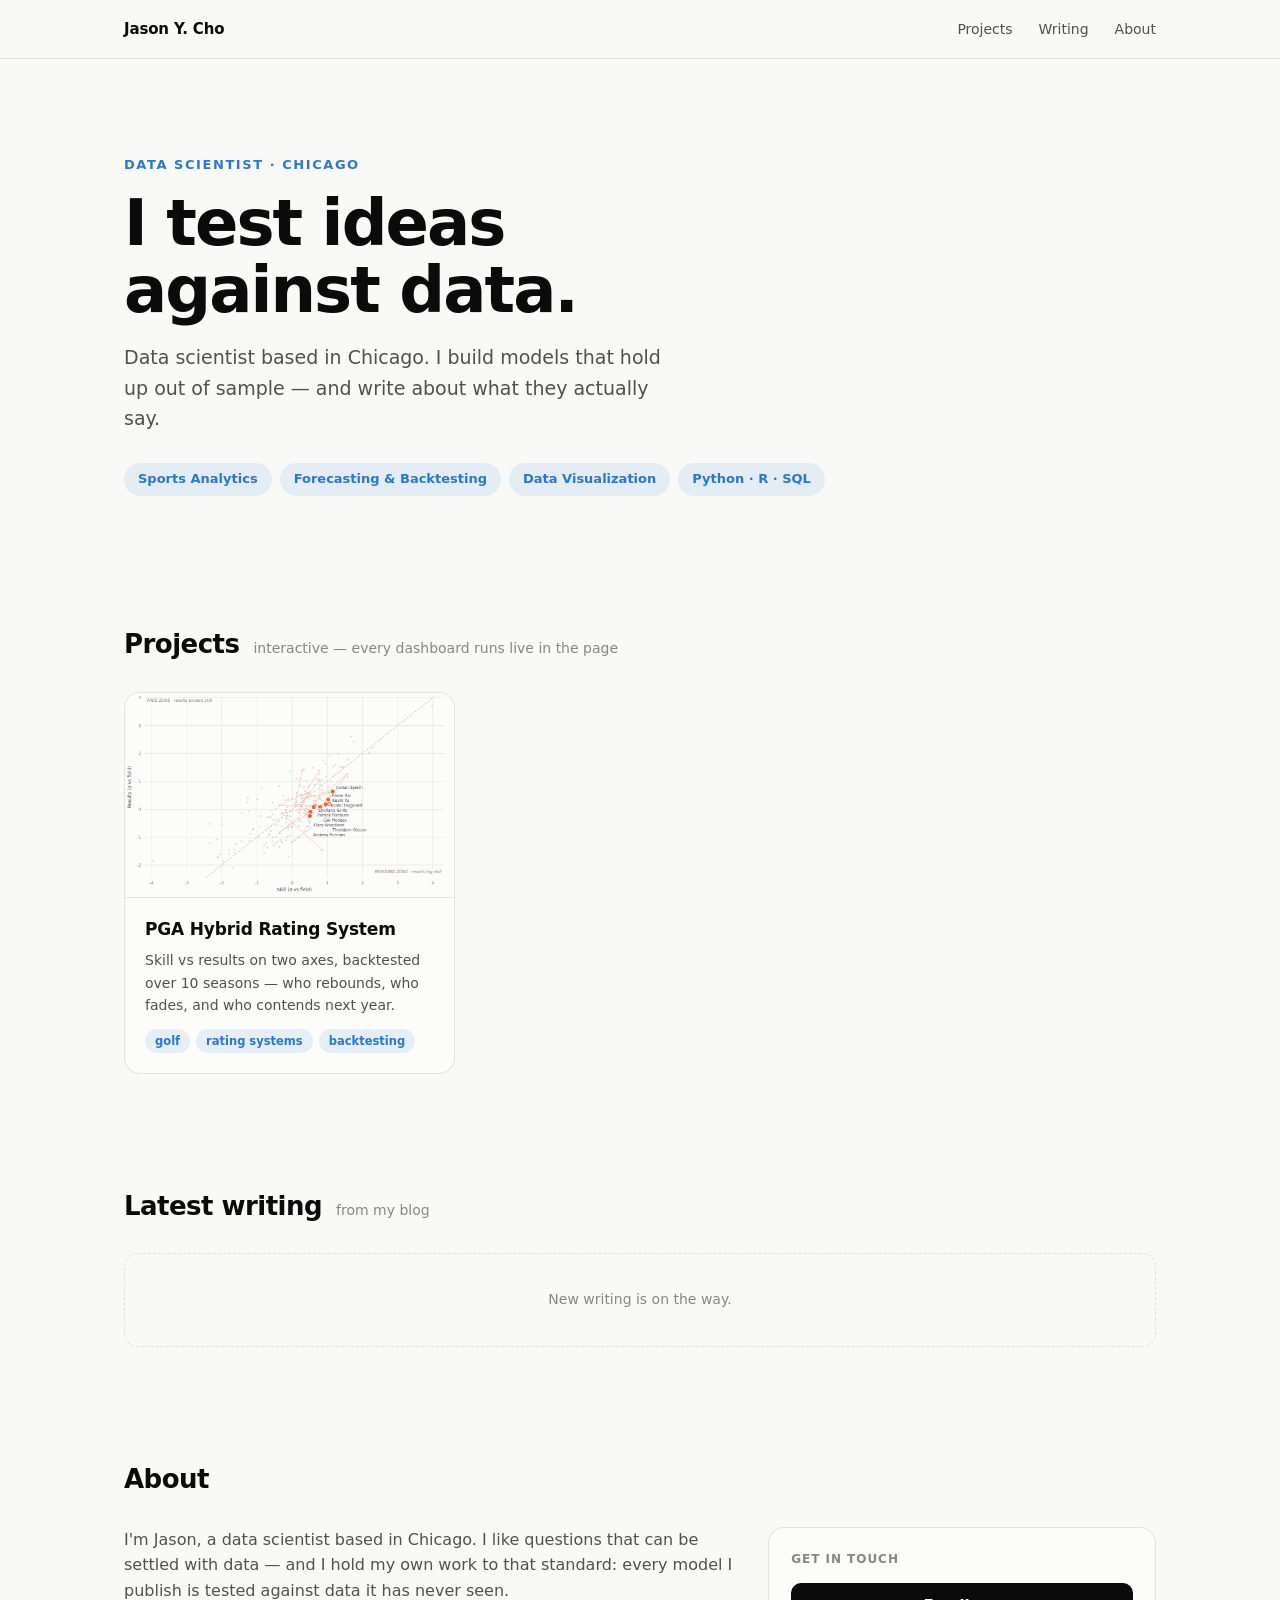
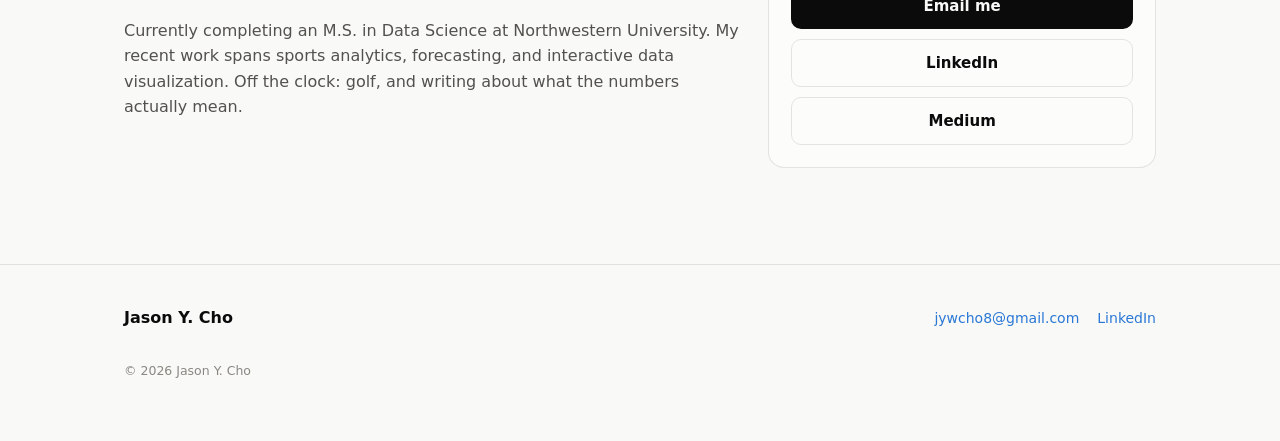
==== index.html @ 49fa6548 "Add files via upload" ====
<!DOCTYPE html>
<html lang="en">
<head>
<meta charset="UTF-8">
<meta name="viewport" content="width=device-width, initial-scale=1.0">
<title>Jason Y. Cho — Sports Analytics</title>
<meta name="description" content="Sports analytics portfolio — rating systems, forecasting models, interactive dashboards.">
<link rel="stylesheet" href="assets/site.css">
</head>
<body>

<nav>
  <div class="wrap">
    <a class="brand" href="index.html">Jason Y. Cho</a>
    <span class="spacer"></span>
    <a class="link" href="index.html#projects">Projects</a>
    <a class="link" href="writing.html">Writing</a>
    <a class="link" href="index.html#about">About</a>
  </div>
</nav>

<header class="hero">
  <div class="wrap">
    <div class="eyebrow">Data Scientist · Chicago</div>
    <h1>I test ideas<br>against data.</h1>
    <p>Data scientist based in Chicago. I build models that hold up out of sample — and write about what they actually say.</p>
    <div class="skilltags">
      <span class="tag">Sports Analytics</span>
      <span class="tag">Forecasting &amp; Backtesting</span>
      <span class="tag">Data Visualization</span>
      <span class="tag">Python · R · SQL</span>
    </div>
  </div>
</header>

<section id="projects">
  <div class="wrap">
    <div class="sec-head"><h2>Projects</h2><span class="sub">interactive — every dashboard runs live in the page</span></div>
    <div class="cards" id="projectCards"></div>
  </div>
</section>

<section id="writing-preview">
  <div class="wrap">
    <div class="sec-head"><h2>Latest writing</h2><span class="sub">from my blog</span></div>
    <div class="postlist" id="latestPosts"></div>
  </div>
</section>

<section id="about">
  <div class="wrap">
    <div class="sec-head"><h2>About</h2></div>
    <div class="about-grid">
      <div class="about-text">
        <p>I'm Jason, a data scientist based in Chicago. I like questions that can be settled with data — and I hold my own work to that standard: every model I publish is tested against data it has never seen.</p>
        <p>Currently completing an M.S. in Data Science at Northwestern University. My recent work spans sports analytics, forecasting, and interactive data visualization. Off the clock: golf, and writing about what the numbers actually mean.</p>
      </div>
      <div class="contact-card">
        <div class="cc-label">Get in touch</div>
        <a class="btn" href="mailto:jywcho8@gmail.com">Email me</a>
        <a class="btn ghost" href="https://www.linkedin.com/in/jason-y-cho-">LinkedIn</a>
        <a class="btn ghost" href="https://medium.com/@jywcho8">Medium</a>
      </div>
    </div>
  </div>
</section>

<footer id="contact">
  <div class="wrap">
    <span class="sig">Jason Y. Cho</span>
    <div class="links">
      <a href="mailto:jywcho8@gmail.com">jywcho8@gmail.com</a>
      <a href="https://www.linkedin.com/in/jason-y-cho-">LinkedIn</a>
    </div>
    <div class="fine">© 2026 Jason Y. Cho</div>
  </div>
</footer>

<script src="assets/site.js"></script>
<script>
  renderProjects('projectCards', '');
  renderPosts('latestPosts', 'assets/writing.json', 3);
</script>
</body>
</html>
---- assets/site.css ----
/* ---------- design tokens (matches the dashboard) ---------- */
:root {
  color-scheme: light;
  --page: #f9f9f7; --surface: #fcfcfb;
  --ink: #0b0b0b; --ink-2: #52514e; --muted: #898781;
  --border: rgba(11, 11, 11, 0.10); --grid: #e1e0d9;
  --accent: #2a78d6; --accent-2: #eb6834;
}
@media (prefers-color-scheme: dark) {
  :root {
    color-scheme: dark;
    --page: #0d0d0d; --surface: #1a1a19;
    --ink: #ffffff; --ink-2: #c3c2b7; --muted: #898781;
    --border: rgba(255, 255, 255, 0.10); --grid: #2c2c2a;
    --accent: #3987e5; --accent-2: #d95926;
  }
}
* { box-sizing: border-box; margin: 0; }
html { scroll-behavior: smooth; }
body {
  font-family: system-ui, -apple-system, "Segoe UI", sans-serif;
  background: var(--page); color: var(--ink);
  line-height: 1.6; -webkit-font-smoothing: antialiased;
}
a { color: var(--accent); text-decoration: none; }
a:hover { text-decoration: underline; }
img { max-width: 100%; display: block; }
.wrap { max-width: 1080px; margin: 0 auto; padding: 0 24px; }

/* ---------- nav ---------- */
nav {
  position: sticky; top: 0; z-index: 20;
  background: color-mix(in oklab, var(--page) 88%, transparent);
  backdrop-filter: blur(10px);
  border-bottom: 1px solid var(--border);
}
nav .wrap { display: flex; align-items: center; gap: 26px; height: 58px; }
nav .brand { font-weight: 700; font-size: 15px; color: var(--ink); letter-spacing: -0.01em; }
nav a.link { font-size: 14px; color: var(--ink-2); }
nav a.link:hover { color: var(--ink); text-decoration: none; }
nav .spacer { flex: 1; }

/* ---------- hero ---------- */
.hero { padding: 96px 0 72px; }
.hero .eyebrow { font-size: 13px; font-weight: 600; letter-spacing: 0.12em; text-transform: uppercase; color: var(--accent); }
.hero h1 { font-size: clamp(40px, 7vw, 64px); font-weight: 800; letter-spacing: -0.03em; line-height: 1.05; margin: 14px 0 18px; }
.hero p { font-size: 19px; color: var(--ink-2); max-width: 560px; }
.hero .cta { margin-top: 30px; display: flex; gap: 12px; flex-wrap: wrap; }
.btn {
  display: inline-block; padding: 11px 22px; border-radius: 10px; font-size: 15px; font-weight: 600;
  background: var(--ink); color: var(--page); transition: transform .12s ease, opacity .12s ease;
}
.btn:hover { text-decoration: none; transform: translateY(-1px); opacity: 0.9; }
.btn.ghost { background: transparent; color: var(--ink); border: 1px solid var(--border); }

/* ---------- sections ---------- */
section { padding: 56px 0; }
.sec-head { display: flex; align-items: baseline; gap: 14px; margin-bottom: 26px; }
.sec-head h2 { font-size: 26px; font-weight: 750; letter-spacing: -0.02em; }
.sec-head .sub { font-size: 14px; color: var(--muted); }

/* ---------- project cards ---------- */
.cards { display: grid; grid-template-columns: repeat(auto-fill, minmax(320px, 1fr)); gap: 20px; }
.card {
  background: var(--surface); border: 1px solid var(--border); border-radius: 16px; overflow: hidden;
  transition: transform .15s ease, box-shadow .15s ease; display: flex; flex-direction: column;
}
.card:hover { transform: translateY(-3px); box-shadow: 0 12px 32px rgba(0,0,0,0.10); }
a.card, a.card:hover { text-decoration: none; color: inherit; }
.card img { aspect-ratio: 16/10; object-fit: cover; object-position: top; border-bottom: 1px solid var(--border); }
.card .body { padding: 18px 20px 20px; }
.card h3 { font-size: 17px; font-weight: 700; letter-spacing: -0.01em; }
.card .desc { font-size: 14px; color: var(--ink-2); margin-top: 6px; }
.card .tags { margin-top: 12px; display: flex; gap: 6px; flex-wrap: wrap; }
.tag { font-size: 11.5px; font-weight: 600; color: var(--accent); background: color-mix(in oklab, var(--accent) 10%, transparent);
       padding: 3px 10px; border-radius: 20px; }

/* ---------- writing list ---------- */
.postlist { display: grid; gap: 12px; }
.post {
  display: grid; grid-template-columns: 1fr auto; gap: 4px 20px; align-items: baseline;
  background: var(--surface); border: 1px solid var(--border); border-radius: 14px; padding: 18px 22px;
  transition: transform .12s ease;
}
a.post, a.post:hover { text-decoration: none; color: inherit; }
.post:hover { transform: translateX(3px); border-color: color-mix(in oklab, var(--accent) 35%, var(--border)); }
.post h3 { font-size: 16px; font-weight: 650; letter-spacing: -0.01em; }
.post .date { font-size: 13px; color: var(--muted); font-variant-numeric: tabular-nums; white-space: nowrap; }
.post .excerpt { grid-column: 1 / -1; font-size: 14px; color: var(--ink-2); }
.post .src { grid-column: 1 / -1; font-size: 12px; color: var(--muted); }
.empty-state {
  border: 1px dashed var(--border); border-radius: 14px; padding: 34px; text-align: center;
  color: var(--muted); font-size: 14px; line-height: 1.7;
}

/* ---------- project page ---------- */
.proj-head { padding: 52px 0 8px; }
.proj-head h1 { font-size: clamp(28px, 4.5vw, 40px); font-weight: 800; letter-spacing: -0.02em; }
.proj-head p { font-size: 17px; color: var(--ink-2); margin-top: 8px; max-width: 720px; }
.proj-head .tags { margin-top: 14px; display: flex; gap: 6px; }
.dash-frame {
  margin: 26px 0 8px; border: 1px solid var(--border); border-radius: 16px; overflow: hidden;
  background: var(--surface); box-shadow: 0 8px 30px rgba(0,0,0,0.08);
}
.dash-frame iframe { width: 100%; height: 920px; border: 0; display: block; }
.dash-note { font-size: 12.5px; color: var(--muted); margin-bottom: 30px; display: flex; gap: 14px; }
details.more {
  background: var(--surface); border: 1px solid var(--border); border-radius: 14px;
  padding: 4px 22px; margin: 10px 0;
}
details.more summary { cursor: pointer; font-weight: 650; font-size: 15px; padding: 14px 0; list-style-position: outside; }
details.more .inner { padding: 2px 0 18px; color: var(--ink-2); font-size: 14.5px; }
details.more table { width: 100%; border-collapse: collapse; font-size: 13.5px; margin: 10px 0; }
details.more th { text-align: left; color: var(--muted); font-weight: 600; font-size: 12px; padding: 6px 10px; border-bottom: 1px solid var(--grid); }
details.more td { padding: 7px 10px; border-bottom: 1px solid var(--grid); }

/* ---------- footer ---------- */
footer { border-top: 1px solid var(--border); padding: 40px 0 60px; margin-top: 40px; }
footer .wrap { display: flex; justify-content: space-between; gap: 20px; flex-wrap: wrap; align-items: center; }
footer .sig { font-weight: 700; }
footer .links { display: flex; gap: 18px; font-size: 14px; }
footer .fine { font-size: 12.5px; color: var(--muted); width: 100%; margin-top: 10px; }

@media (max-width: 640px) {
  .hero { padding: 64px 0 48px; }
  .dash-frame iframe { height: 720px; }
}

/* ---------- hero stats ---------- */
.stats { display: flex; gap: 48px; margin-top: 36px; flex-wrap: wrap; }
.stats b { display: block; font-size: 30px; font-weight: 800; letter-spacing: -0.02em; font-variant-numeric: tabular-nums; }
.stats span { font-size: 13px; color: var(--muted); }

/* ---------- about ---------- */
.about-grid { display: grid; grid-template-columns: 1.6fr 1fr; gap: 24px; align-items: start; }
@media (max-width: 760px) { .about-grid { grid-template-columns: 1fr; } }
.about-text p { font-size: 16px; color: var(--ink-2); margin-bottom: 14px; max-width: 620px; }
.about-text em { color: var(--ink); font-style: normal; font-weight: 650; }
.contact-card {
  background: var(--surface); border: 1px solid var(--border); border-radius: 16px;
  padding: 22px; display: flex; flex-direction: column; gap: 10px;
}
.contact-card .cc-label { font-size: 12px; font-weight: 700; letter-spacing: 0.08em; text-transform: uppercase; color: var(--muted); margin-bottom: 4px; }
.contact-card .btn { text-align: center; }

/* ---------- hero skill tags ---------- */
.skilltags { display: flex; gap: 8px; margin-top: 30px; flex-wrap: wrap; }
.skilltags .tag { font-size: 13px; padding: 6px 14px; }
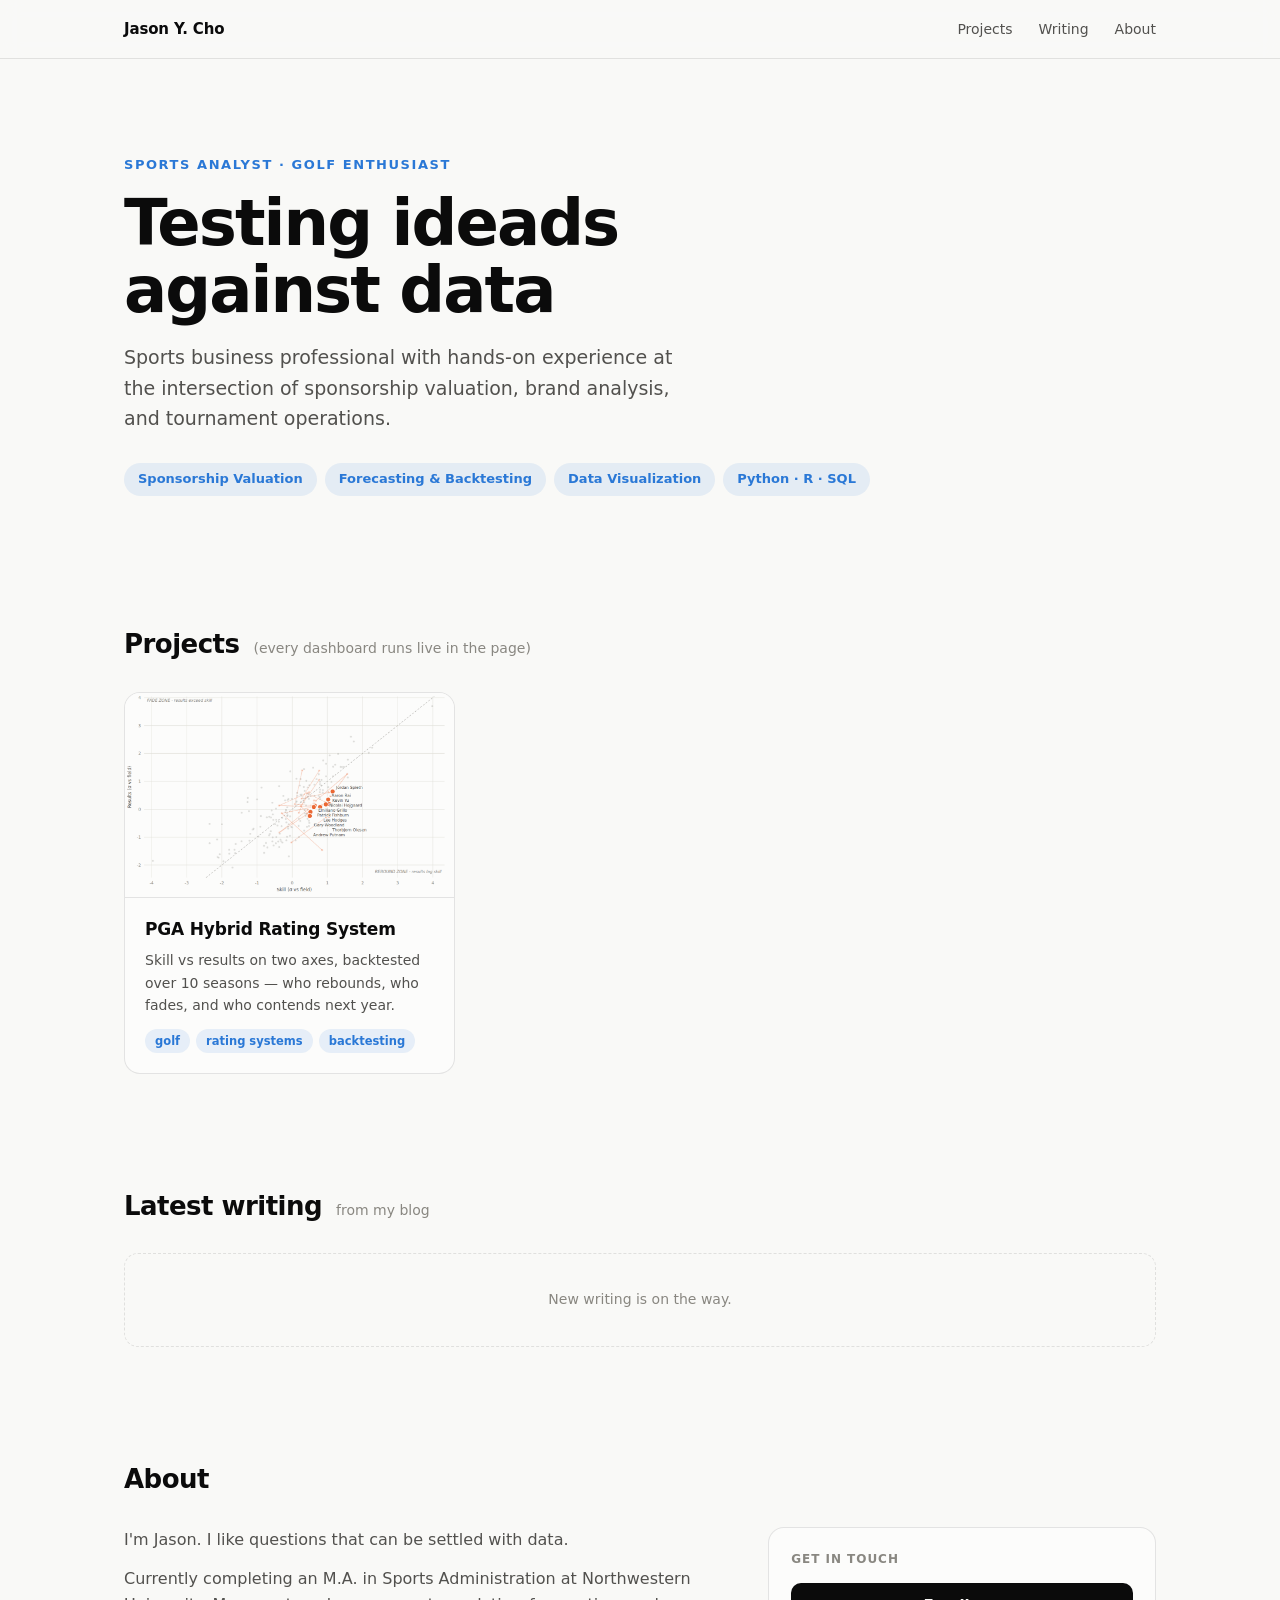
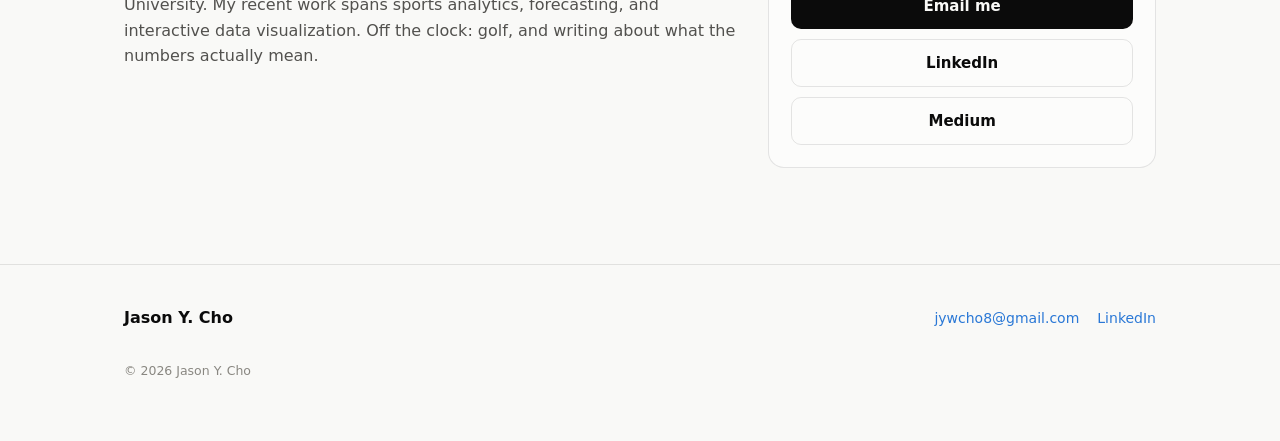
==== commit b36f4f01: "Update index.html" ====
--- a/index.html
+++ b/index.html
@@ -3,8 +3,8 @@
 <head>
 <meta charset="UTF-8">
 <meta name="viewport" content="width=device-width, initial-scale=1.0">
-<title>Jason Y. Cho — Sports Analytics</title>
-<meta name="description" content="Sports analytics portfolio — rating systems, forecasting models, interactive dashboards.">
+<title>Jason Y. Cho: Sports Analytics</title>
+<meta name="description" content="Sports analytics portfolio">
 <link rel="stylesheet" href="assets/site.css">
 </head>
 <body>
@@ -21,11 +21,11 @@
 
 <header class="hero">
   <div class="wrap">
-    <div class="eyebrow">Data Scientist · Chicago</div>
-    <h1>I test ideas<br>against data.</h1>
-    <p>Data scientist based in Chicago. I build models that hold up out of sample — and write about what they actually say.</p>
+    <div class="eyebrow">Sports Analyst · Golf Enthusiast</div>
+    <h1>Testing ideads<br>against data</h1>
+    <p>Sports business professional with hands-on experience at the intersection of sponsorship valuation, brand analysis, and tournament operations. </p>
     <div class="skilltags">
-      <span class="tag">Sports Analytics</span>
+      <span class="tag">Sponsorship Valuation</span>
       <span class="tag">Forecasting &amp; Backtesting</span>
       <span class="tag">Data Visualization</span>
       <span class="tag">Python · R · SQL</span>
@@ -35,7 +35,7 @@
 
 <section id="projects">
   <div class="wrap">
-    <div class="sec-head"><h2>Projects</h2><span class="sub">interactive — every dashboard runs live in the page</span></div>
+    <div class="sec-head"><h2>Projects</h2><span class="sub">(every dashboard runs live in the page)</span></div>
     <div class="cards" id="projectCards"></div>
   </div>
 </section>
@@ -52,8 +52,8 @@
     <div class="sec-head"><h2>About</h2></div>
     <div class="about-grid">
       <div class="about-text">
-        <p>I'm Jason, a data scientist based in Chicago. I like questions that can be settled with data — and I hold my own work to that standard: every model I publish is tested against data it has never seen.</p>
-        <p>Currently completing an M.S. in Data Science at Northwestern University. My recent work spans sports analytics, forecasting, and interactive data visualization. Off the clock: golf, and writing about what the numbers actually mean.</p>
+        <p>I'm Jason. I like questions that can be settled with data. </p>
+        <p>Currently completing an M.A. in Sports Administration at Northwestern University. My recent work spans sports analytics, forecasting, and interactive data visualization. Off the clock: golf, and writing about what the numbers actually mean.</p>
       </div>
       <div class="contact-card">
         <div class="cc-label">Get in touch</div>
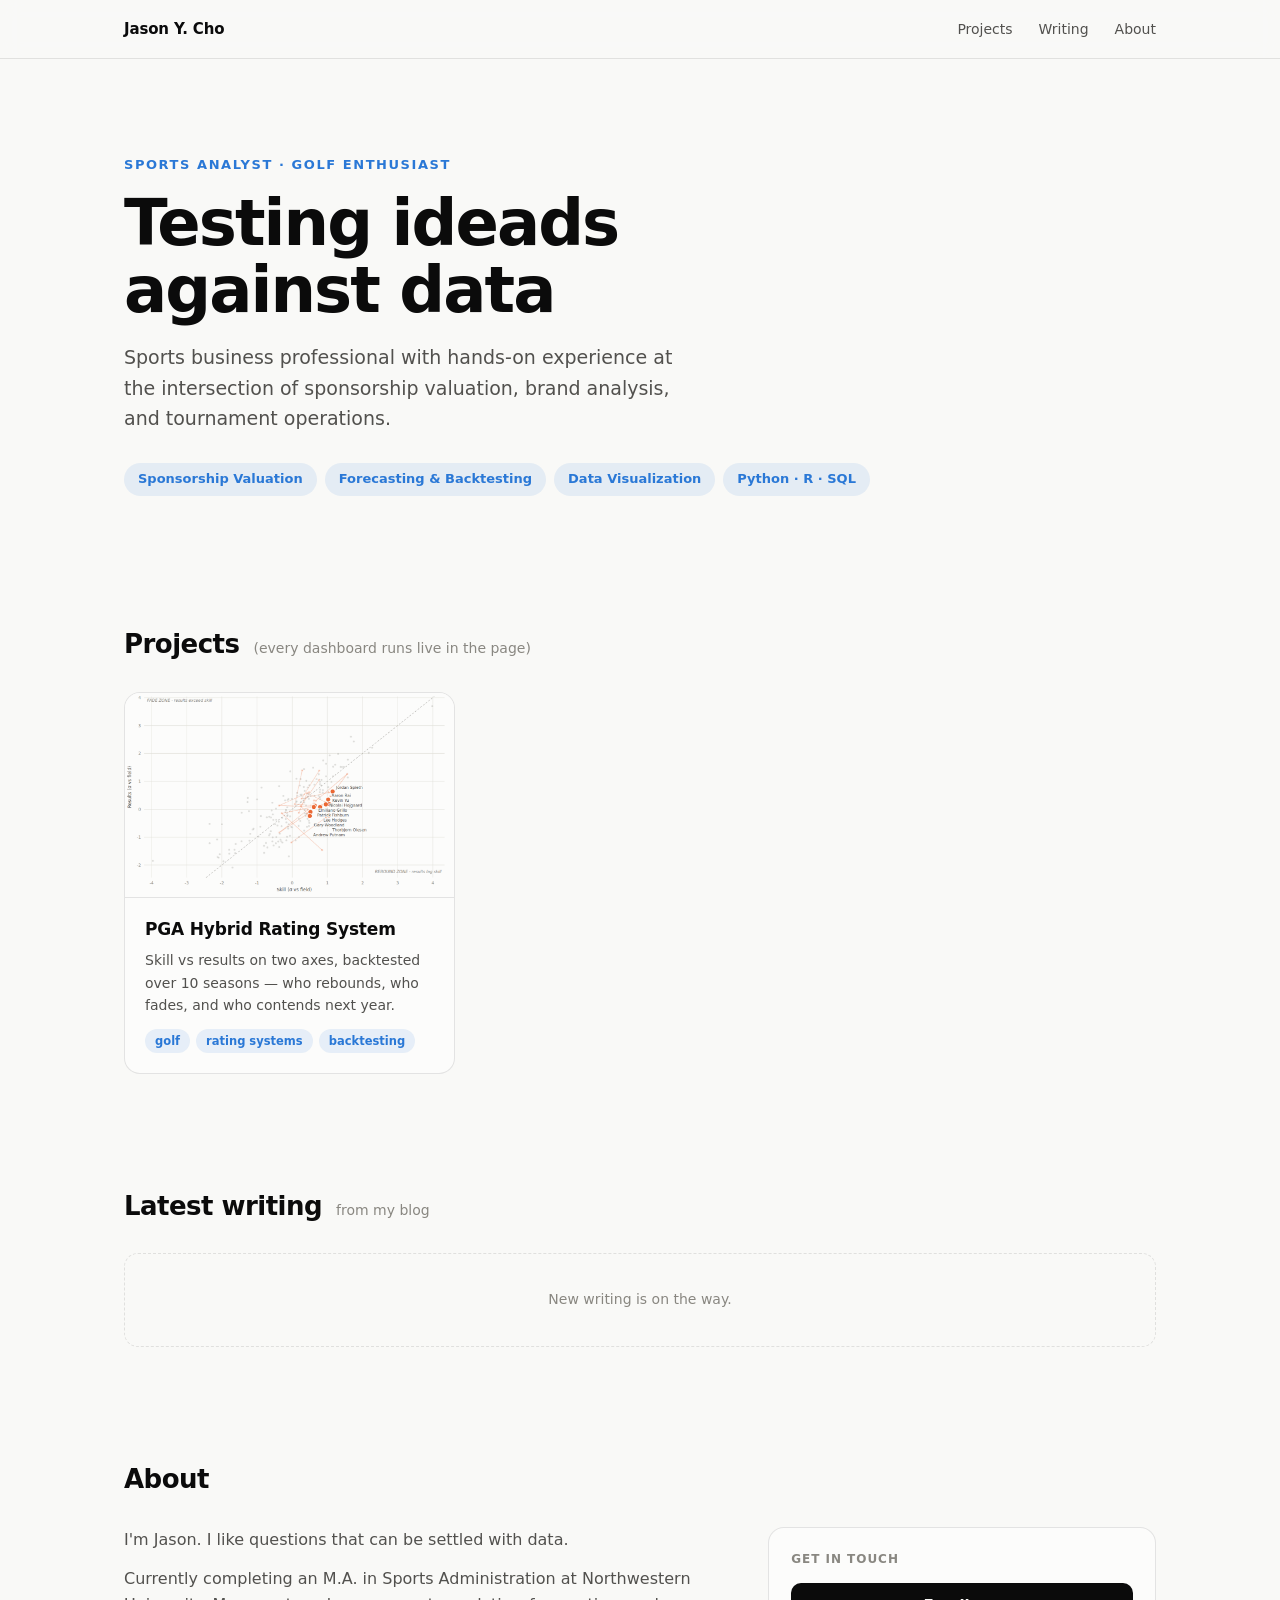
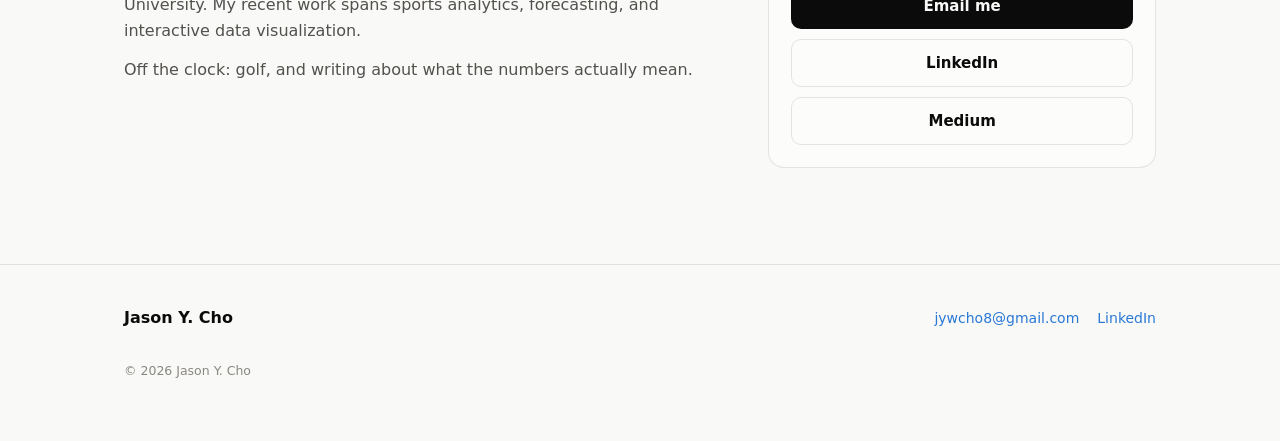
==== commit b5b62dc4: "Update index.html" ====
--- a/index.html
+++ b/index.html
@@ -53,7 +53,8 @@
     <div class="about-grid">
       <div class="about-text">
         <p>I'm Jason. I like questions that can be settled with data. </p>
-        <p>Currently completing an M.A. in Sports Administration at Northwestern University. My recent work spans sports analytics, forecasting, and interactive data visualization. Off the clock: golf, and writing about what the numbers actually mean.</p>
+        <p>Currently completing an M.A. in Sports Administration at Northwestern University. My recent work spans sports analytics, forecasting, and interactive data visualization.</p> 
+        <p>Off the clock: golf, and writing about what the numbers actually mean.</p>
       </div>
       <div class="contact-card">
         <div class="cc-label">Get in touch</div>
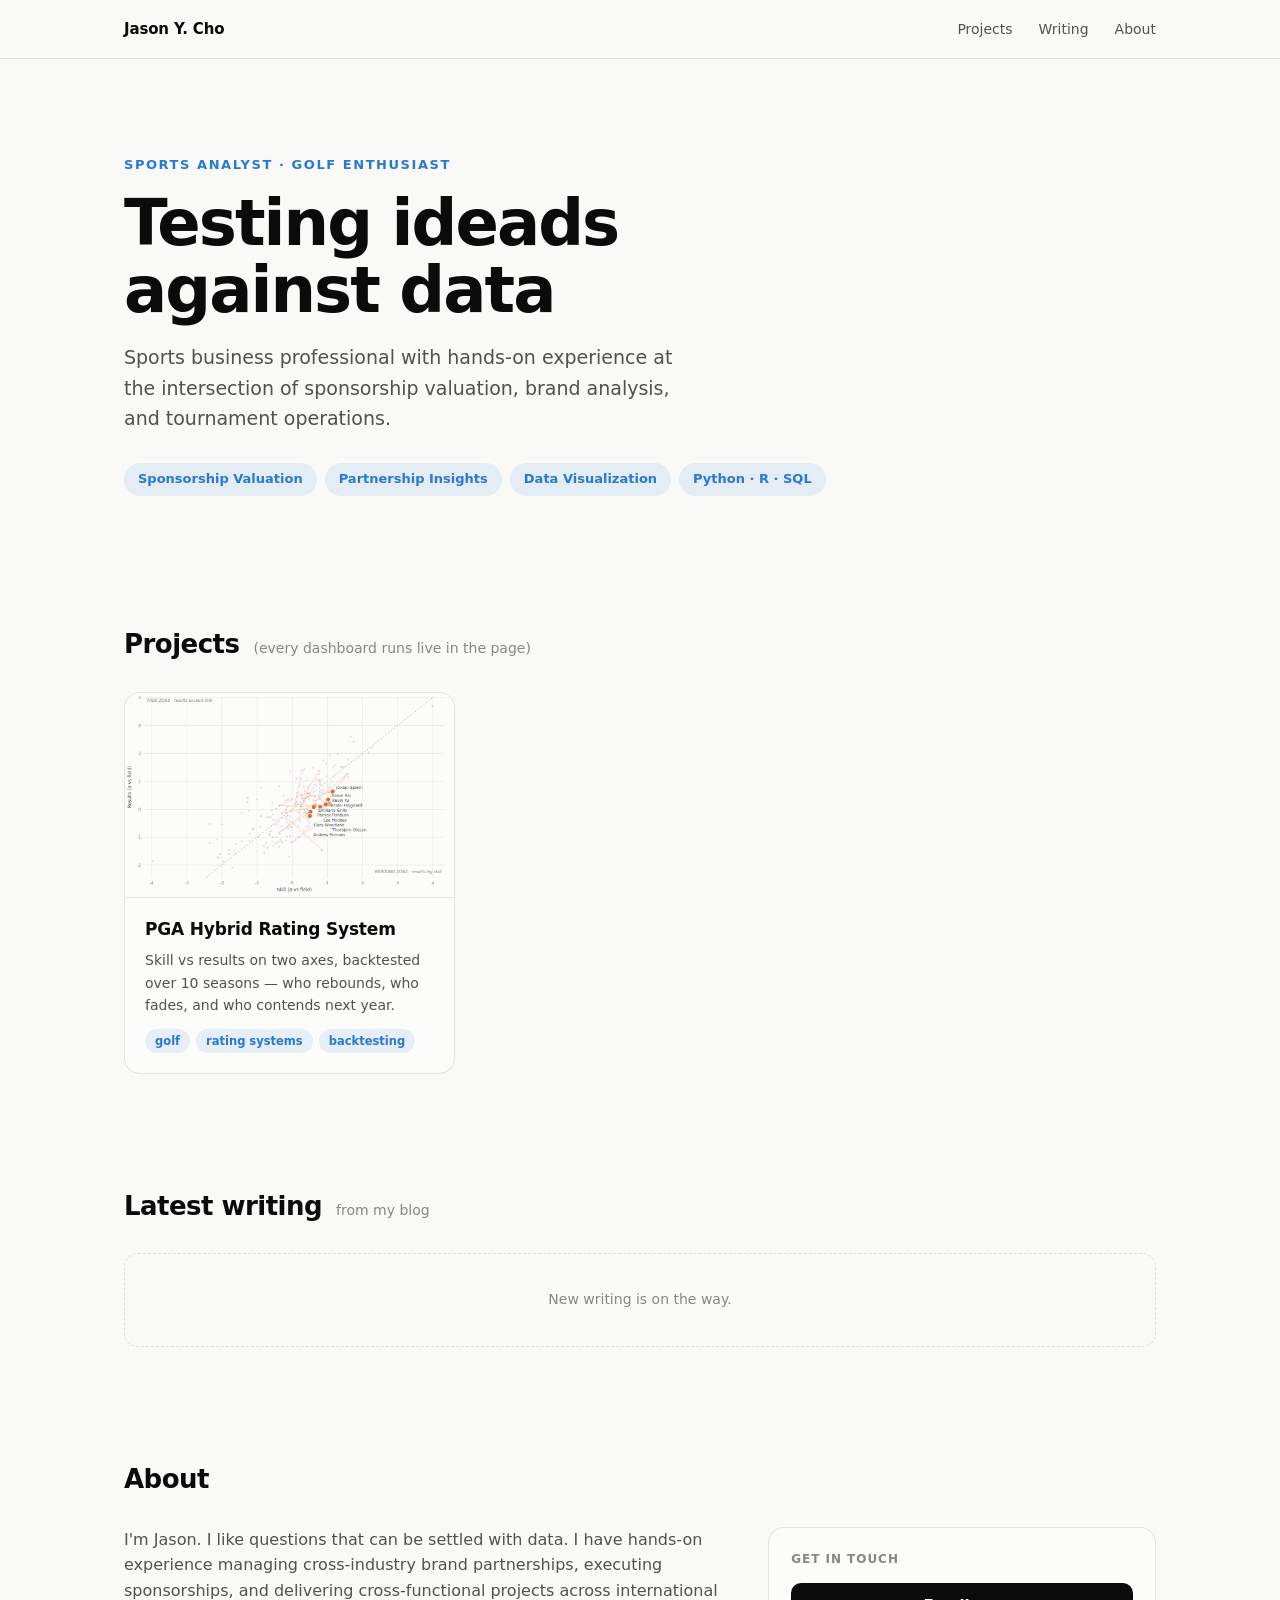
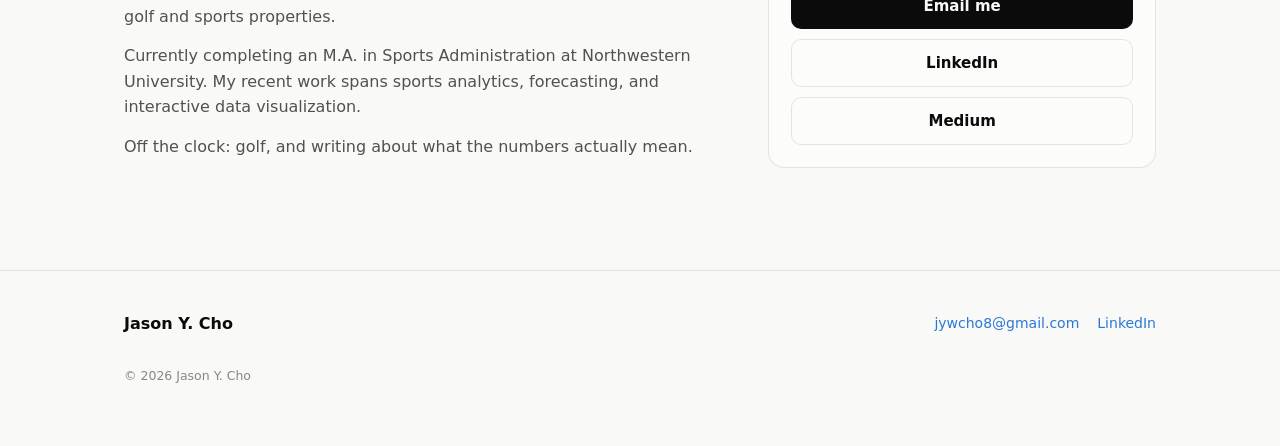
==== commit cd061f13: "Update index.html" ====
--- a/index.html
+++ b/index.html
@@ -26,7 +26,7 @@
     <p>Sports business professional with hands-on experience at the intersection of sponsorship valuation, brand analysis, and tournament operations. </p>
     <div class="skilltags">
       <span class="tag">Sponsorship Valuation</span>
-      <span class="tag">Forecasting &amp; Backtesting</span>
+      <span class="tag">Partnership Insights</span>
       <span class="tag">Data Visualization</span>
       <span class="tag">Python · R · SQL</span>
     </div>
@@ -52,7 +52,7 @@
     <div class="sec-head"><h2>About</h2></div>
     <div class="about-grid">
       <div class="about-text">
-        <p>I'm Jason. I like questions that can be settled with data. </p>
+        <p>I'm Jason. I like questions that can be settled with data. I have hands-on experience managing cross-industry brand partnerships, executing sponsorships, and delivering cross-functional projects across international golf and sports properties.</p>
         <p>Currently completing an M.A. in Sports Administration at Northwestern University. My recent work spans sports analytics, forecasting, and interactive data visualization.</p> 
         <p>Off the clock: golf, and writing about what the numbers actually mean.</p>
       </div>
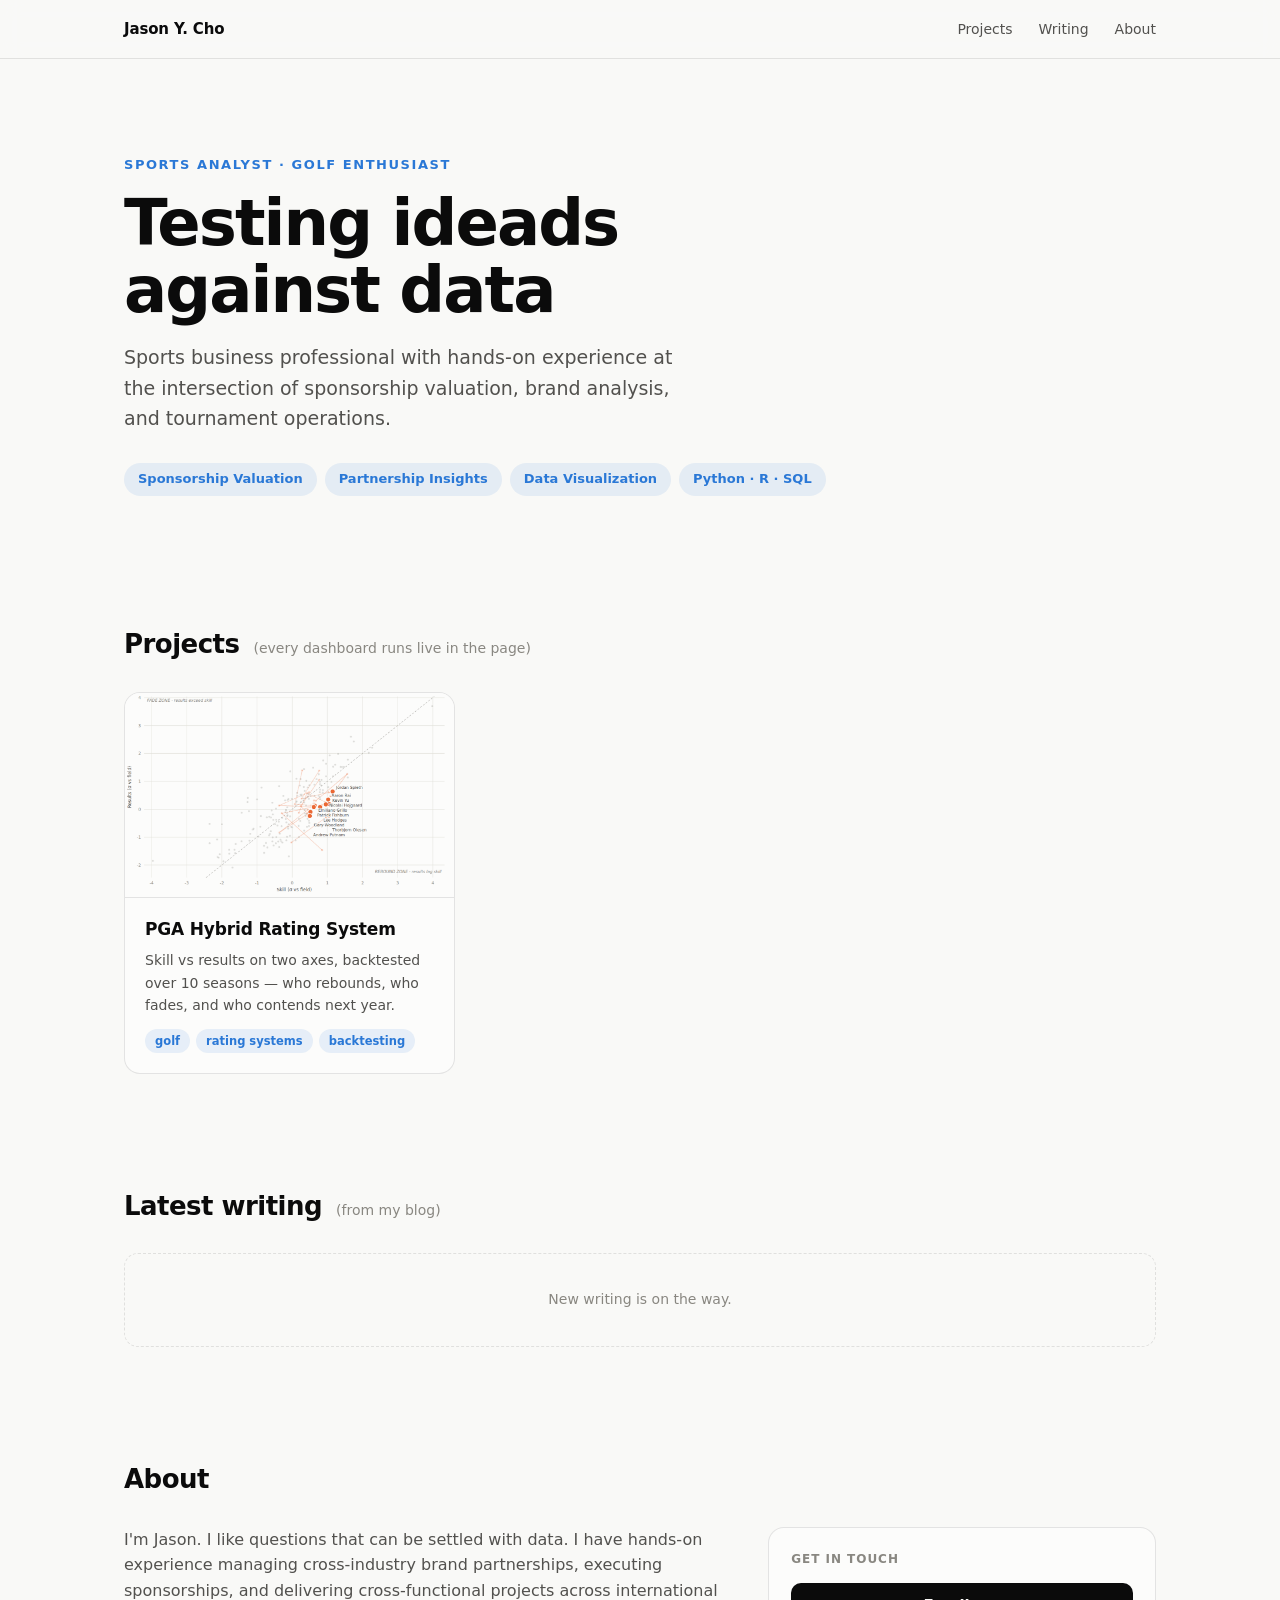
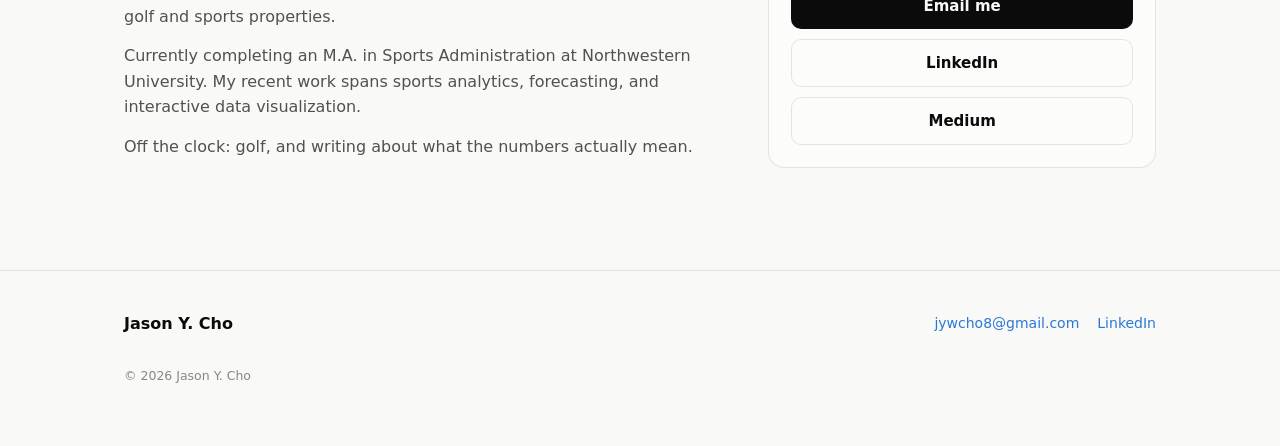
==== commit 61c4aeec: "Update index.html" ====
--- a/index.html
+++ b/index.html
@@ -42,7 +42,7 @@
 
 <section id="writing-preview">
   <div class="wrap">
-    <div class="sec-head"><h2>Latest writing</h2><span class="sub">from my blog</span></div>
+    <div class="sec-head"><h2>Latest writing</h2><span class="sub">(from my blog)</span></div>
     <div class="postlist" id="latestPosts"></div>
   </div>
 </section>
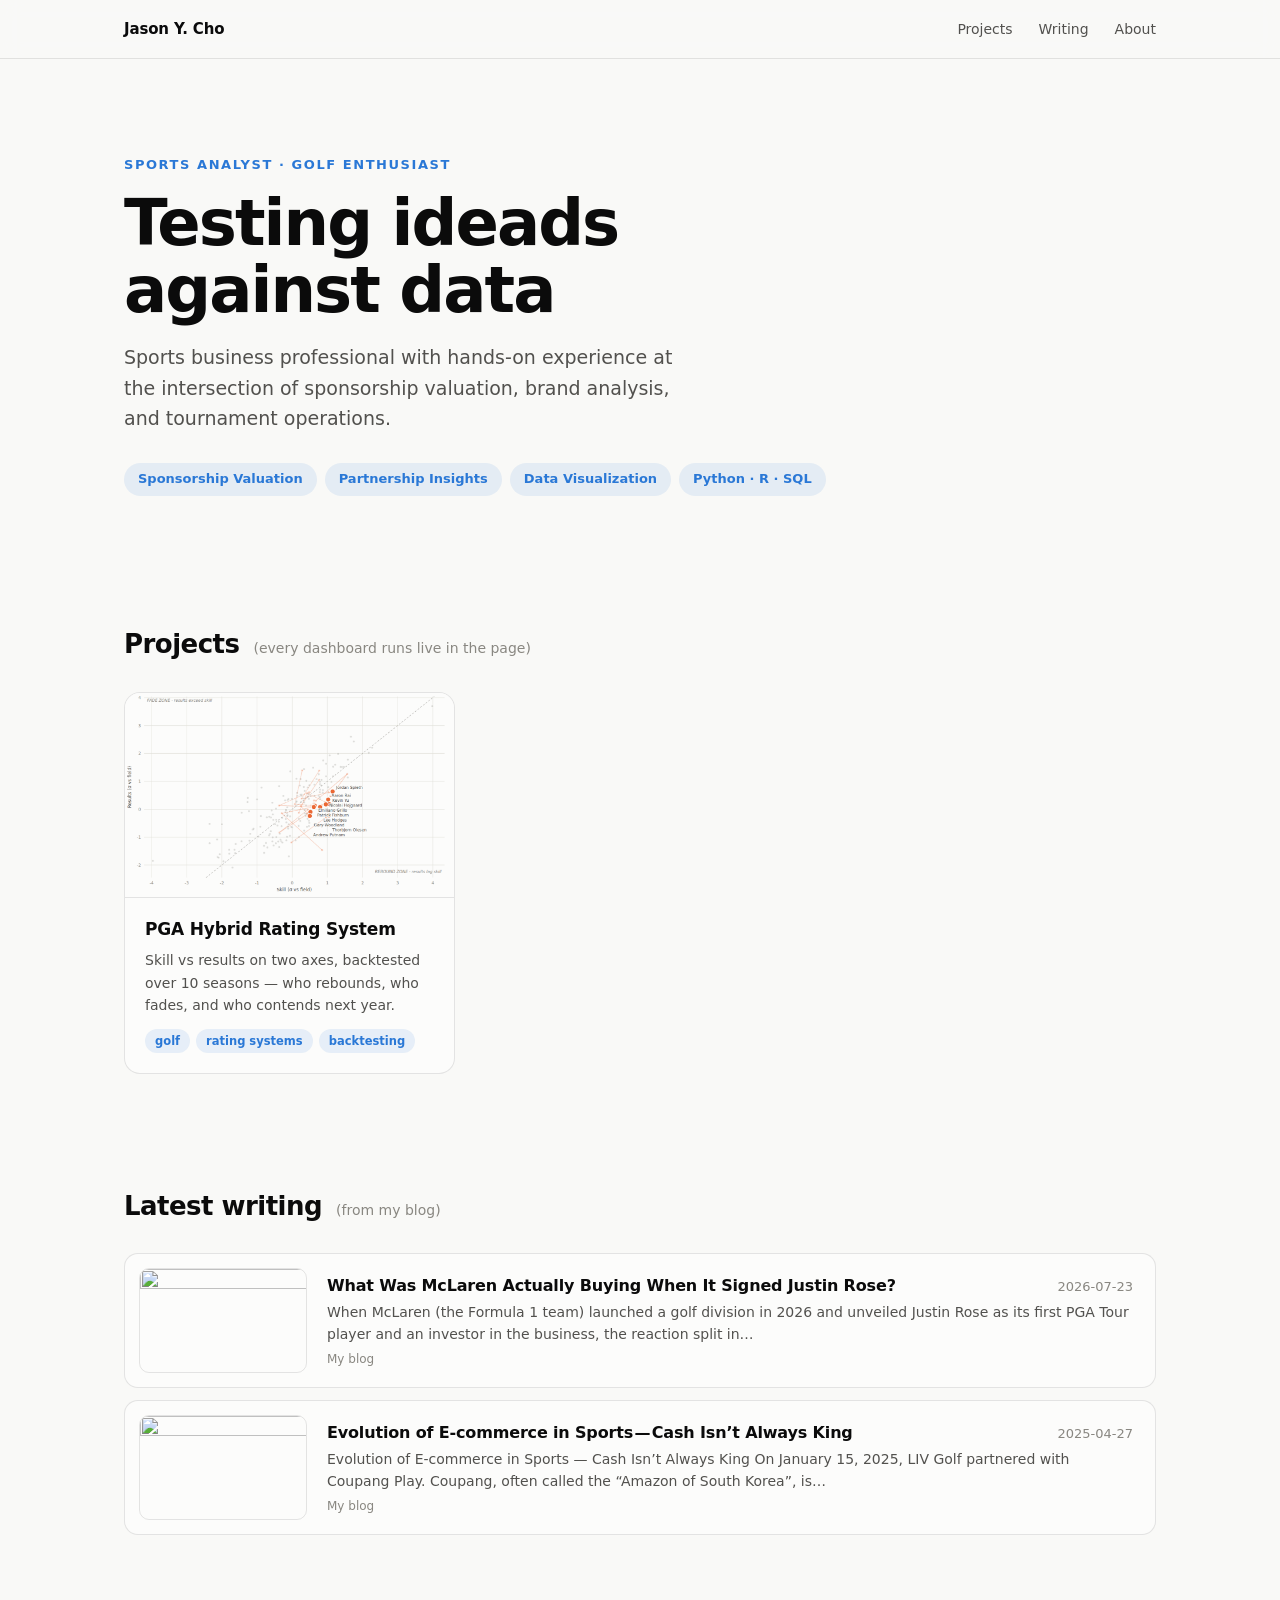
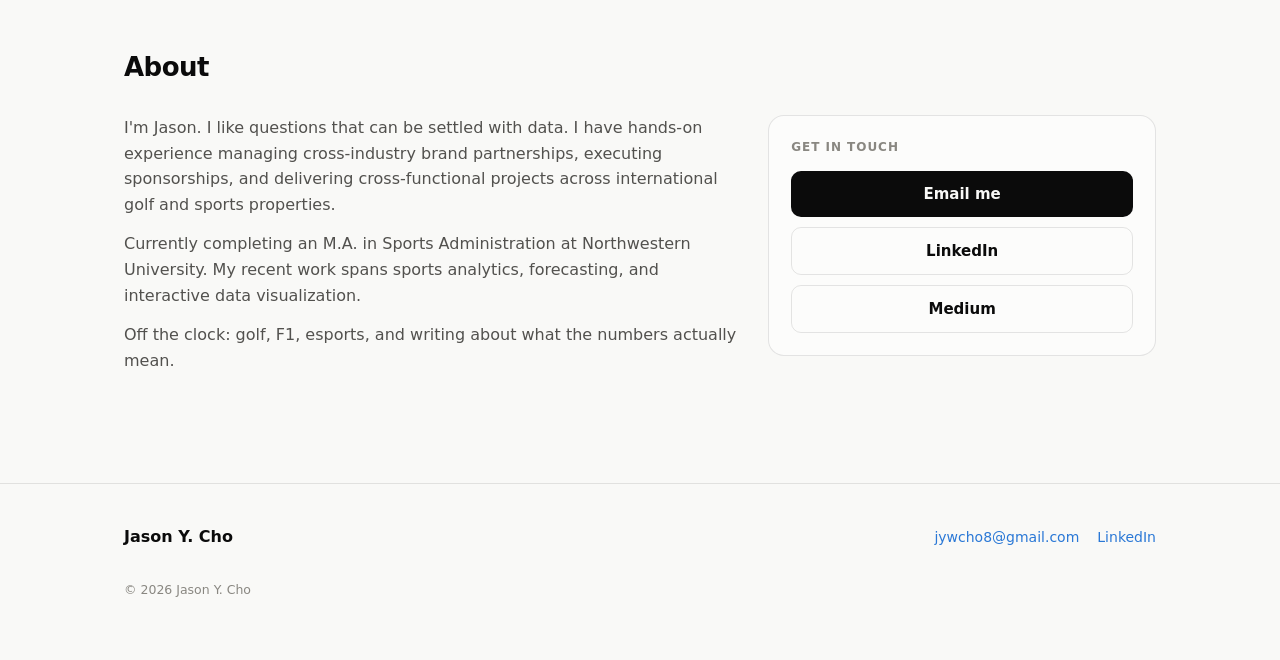
==== commit a357c361: "Update index.html" ====
--- a/index.html
+++ b/index.html
@@ -54,7 +54,7 @@
       <div class="about-text">
         <p>I'm Jason. I like questions that can be settled with data. I have hands-on experience managing cross-industry brand partnerships, executing sponsorships, and delivering cross-functional projects across international golf and sports properties.</p>
         <p>Currently completing an M.A. in Sports Administration at Northwestern University. My recent work spans sports analytics, forecasting, and interactive data visualization.</p> 
-        <p>Off the clock: golf, and writing about what the numbers actually mean.</p>
+        <p>Off the clock: golf, F1, esports, and writing about what the numbers actually mean.</p>
       </div>
       <div class="contact-card">
         <div class="cc-label">Get in touch</div>
--- a/assets/site.css
+++ b/assets/site.css
@@ -146,3 +146,36 @@
 /* ---------- hero skill tags ---------- */
 .skilltags { display: flex; gap: 8px; margin-top: 30px; flex-wrap: wrap; }
 .skilltags .tag { font-size: 13px; padding: 6px 14px; }
+
+
+
+/* ---------- writing cards with thumbnails ---------- */
+.post { grid-template-columns: 1fr; }
+.post.has-thumb { display: grid; grid-template-columns: 168px 1fr; gap: 0 20px; align-items: center; padding: 14px 22px 14px 14px; }
+.post .thumb { width: 168px; aspect-ratio: 16/10; object-fit: cover; border-radius: 10px; border: 1px solid var(--border); }
+.post .pbody { min-width: 0; }
+.post .prow { display: flex; justify-content: space-between; gap: 16px; align-items: baseline; }
+.post .excerpt, .post .src { grid-column: auto; }
+.post .excerpt { margin-top: 2px; }
+.post .src { margin-top: 4px; }
+@media (max-width: 560px) {
+  .post.has-thumb { grid-template-columns: 1fr; }
+  .post .thumb { width: 100%; }
+}
+
+/* ---------- article (mirrored posts) ---------- */
+.article { padding: 48px 0 24px; }
+.article .wrap { max-width: 760px; }
+.article h1 { font-size: clamp(28px, 4.5vw, 38px); font-weight: 800; letter-spacing: -0.02em; line-height: 1.15; }
+.art-meta { margin: 12px 0 30px; font-size: 14px; color: var(--muted); }
+.art-body { font-size: 17px; line-height: 1.75; color: var(--ink); }
+.art-body p { margin: 0 0 18px; }
+.art-body h3, .art-body h4 { margin: 30px 0 10px; letter-spacing: -0.01em; }
+.art-body img { border-radius: 12px; border: 1px solid var(--border); margin: 8px auto; }
+.art-body figure { margin: 22px 0; }
+.art-body figcaption { font-size: 13px; color: var(--muted); text-align: center; margin-top: 8px; }
+.art-body blockquote { border-left: 3px solid var(--accent); margin: 20px 0; padding: 4px 18px; color: var(--ink-2); }
+.art-body pre { background: var(--surface); border: 1px solid var(--border); border-radius: 10px;
+                padding: 14px 16px; overflow-x: auto; font-size: 13.5px; line-height: 1.55; }
+.art-body code { font-family: ui-monospace, "SF Mono", Menlo, monospace; font-size: 0.92em; }
+.art-body a { text-decoration: underline; }
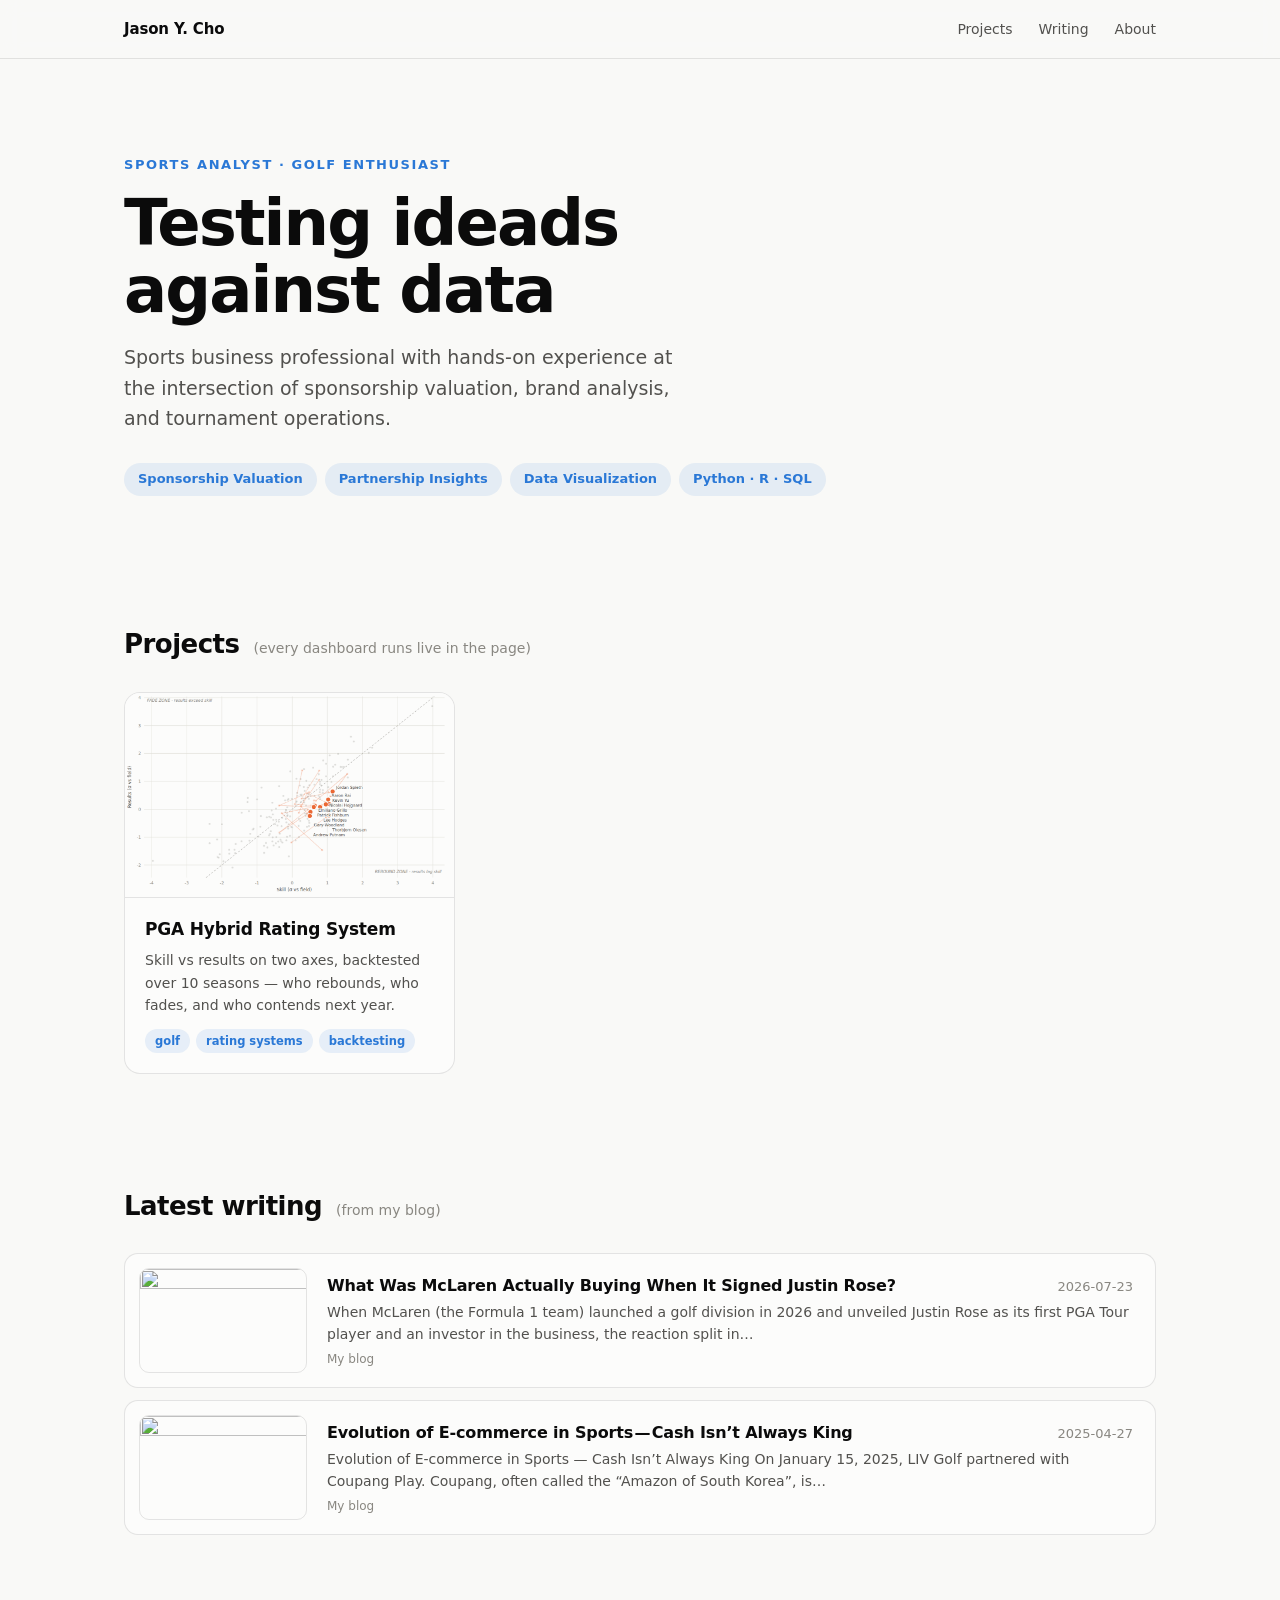
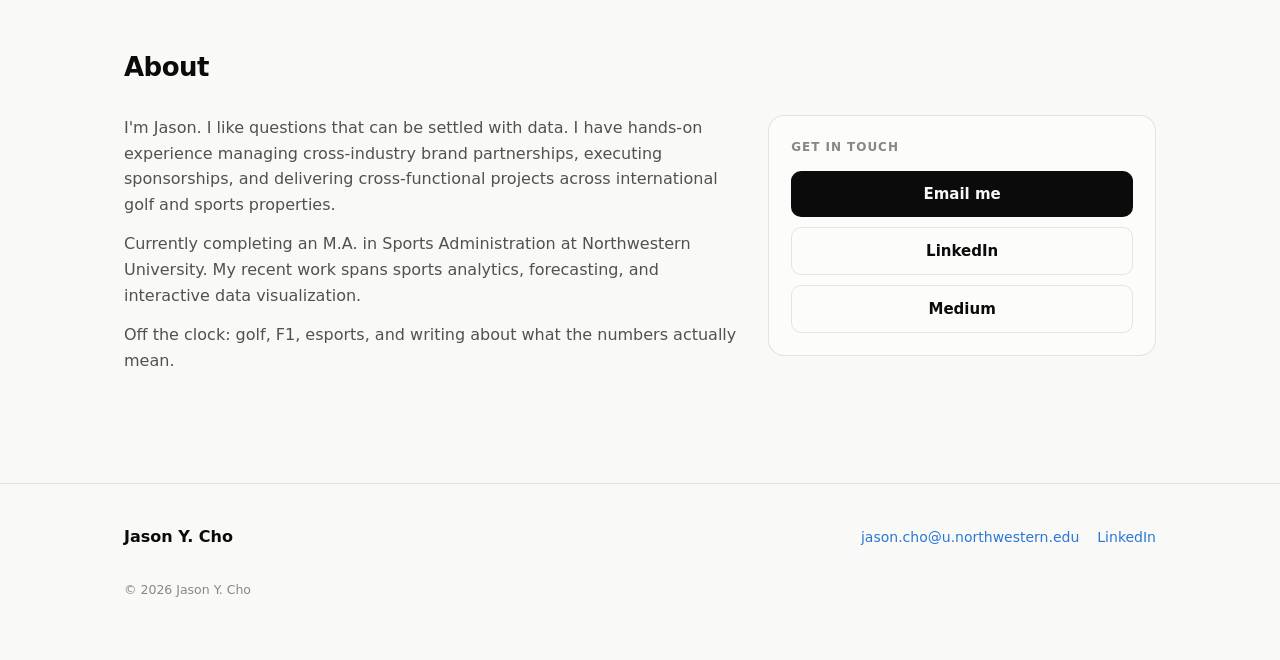
==== commit 16ad64eb: "Update index.html" ====
--- a/index.html
+++ b/index.html
@@ -58,7 +58,7 @@
       </div>
       <div class="contact-card">
         <div class="cc-label">Get in touch</div>
-        <a class="btn" href="mailto:jywcho8@gmail.com">Email me</a>
+        <a class="btn" href="mailto:jason.cho@u.northwestern.edu">Email me</a>
         <a class="btn ghost" href="https://www.linkedin.com/in/jason-y-cho-">LinkedIn</a>
         <a class="btn ghost" href="https://medium.com/@jywcho8">Medium</a>
       </div>
@@ -70,7 +70,7 @@
   <div class="wrap">
     <span class="sig">Jason Y. Cho</span>
     <div class="links">
-      <a href="mailto:jywcho8@gmail.com">jywcho8@gmail.com</a>
+      <a href="mailto:jason.cho@u.northwestern.edu">jason.cho@u.northwestern.edu</a>
       <a href="https://www.linkedin.com/in/jason-y-cho-">LinkedIn</a>
     </div>
     <div class="fine">© 2026 Jason Y. Cho</div>
